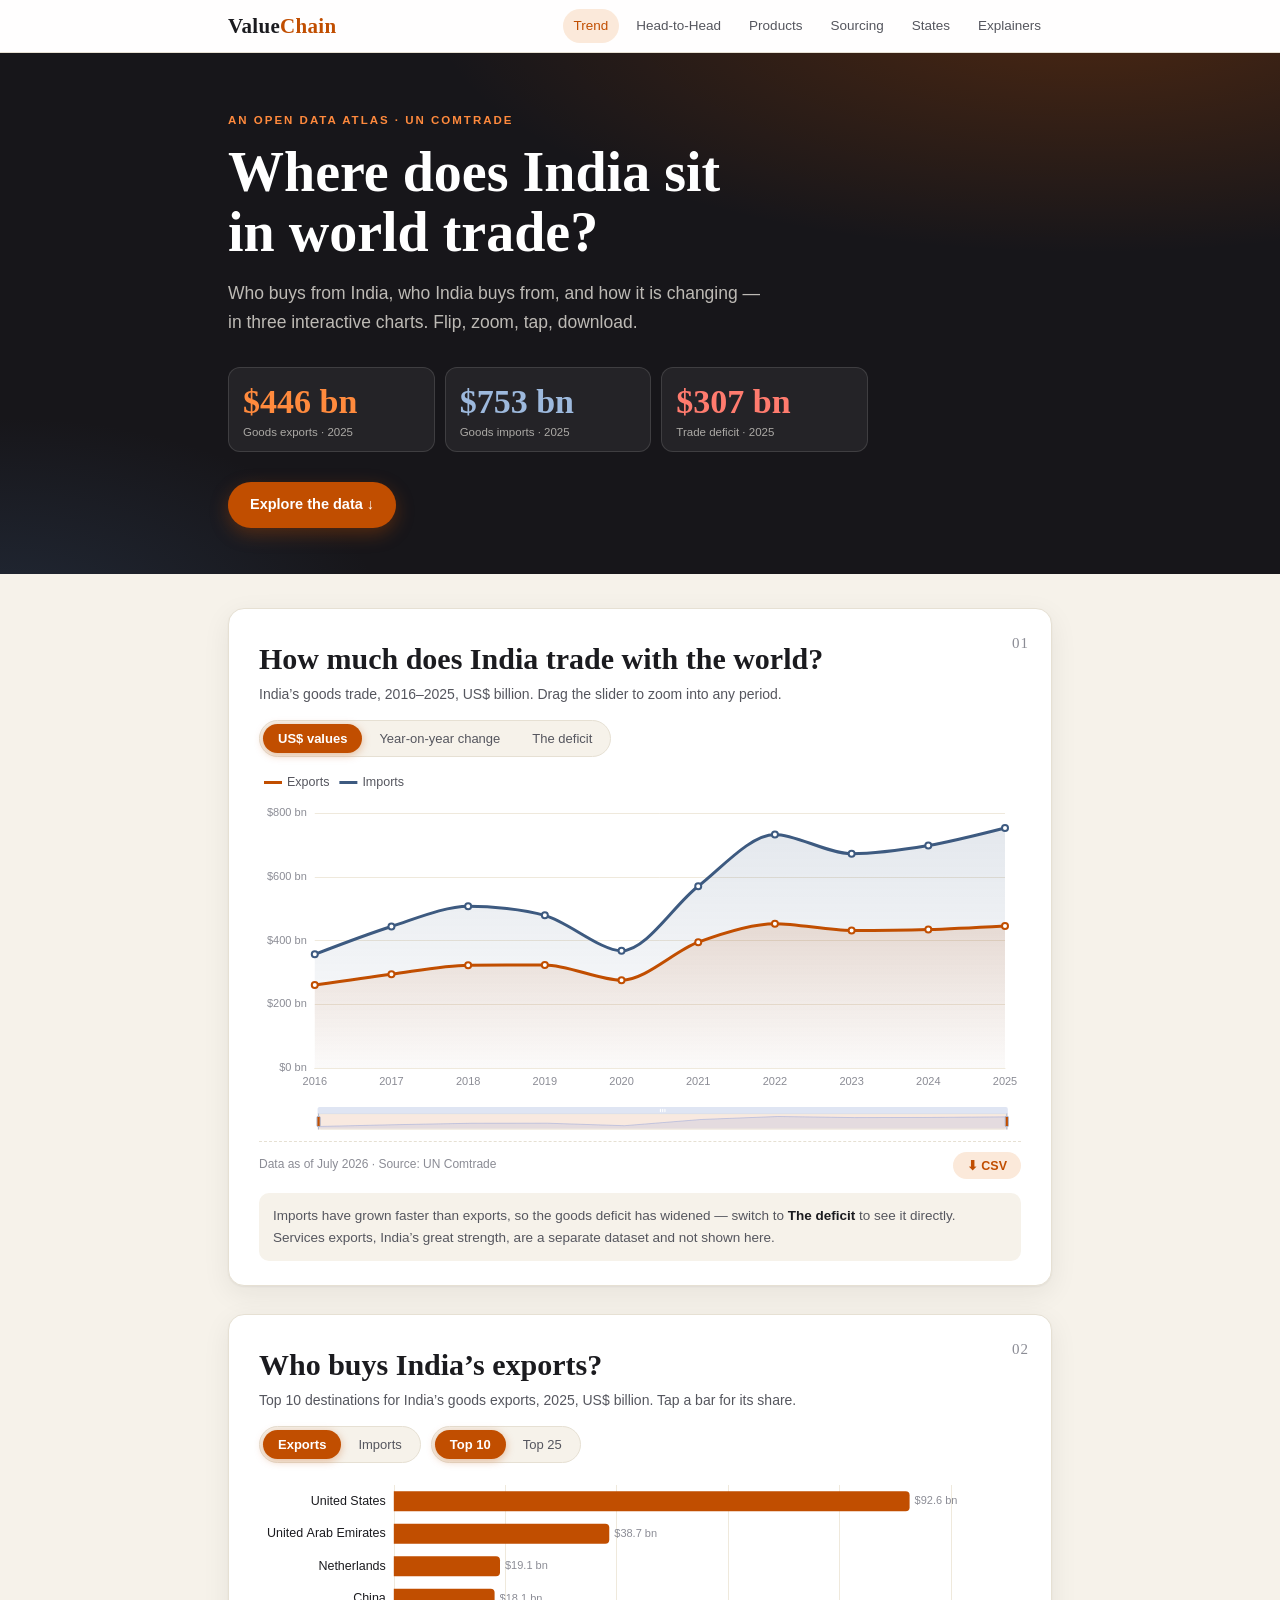
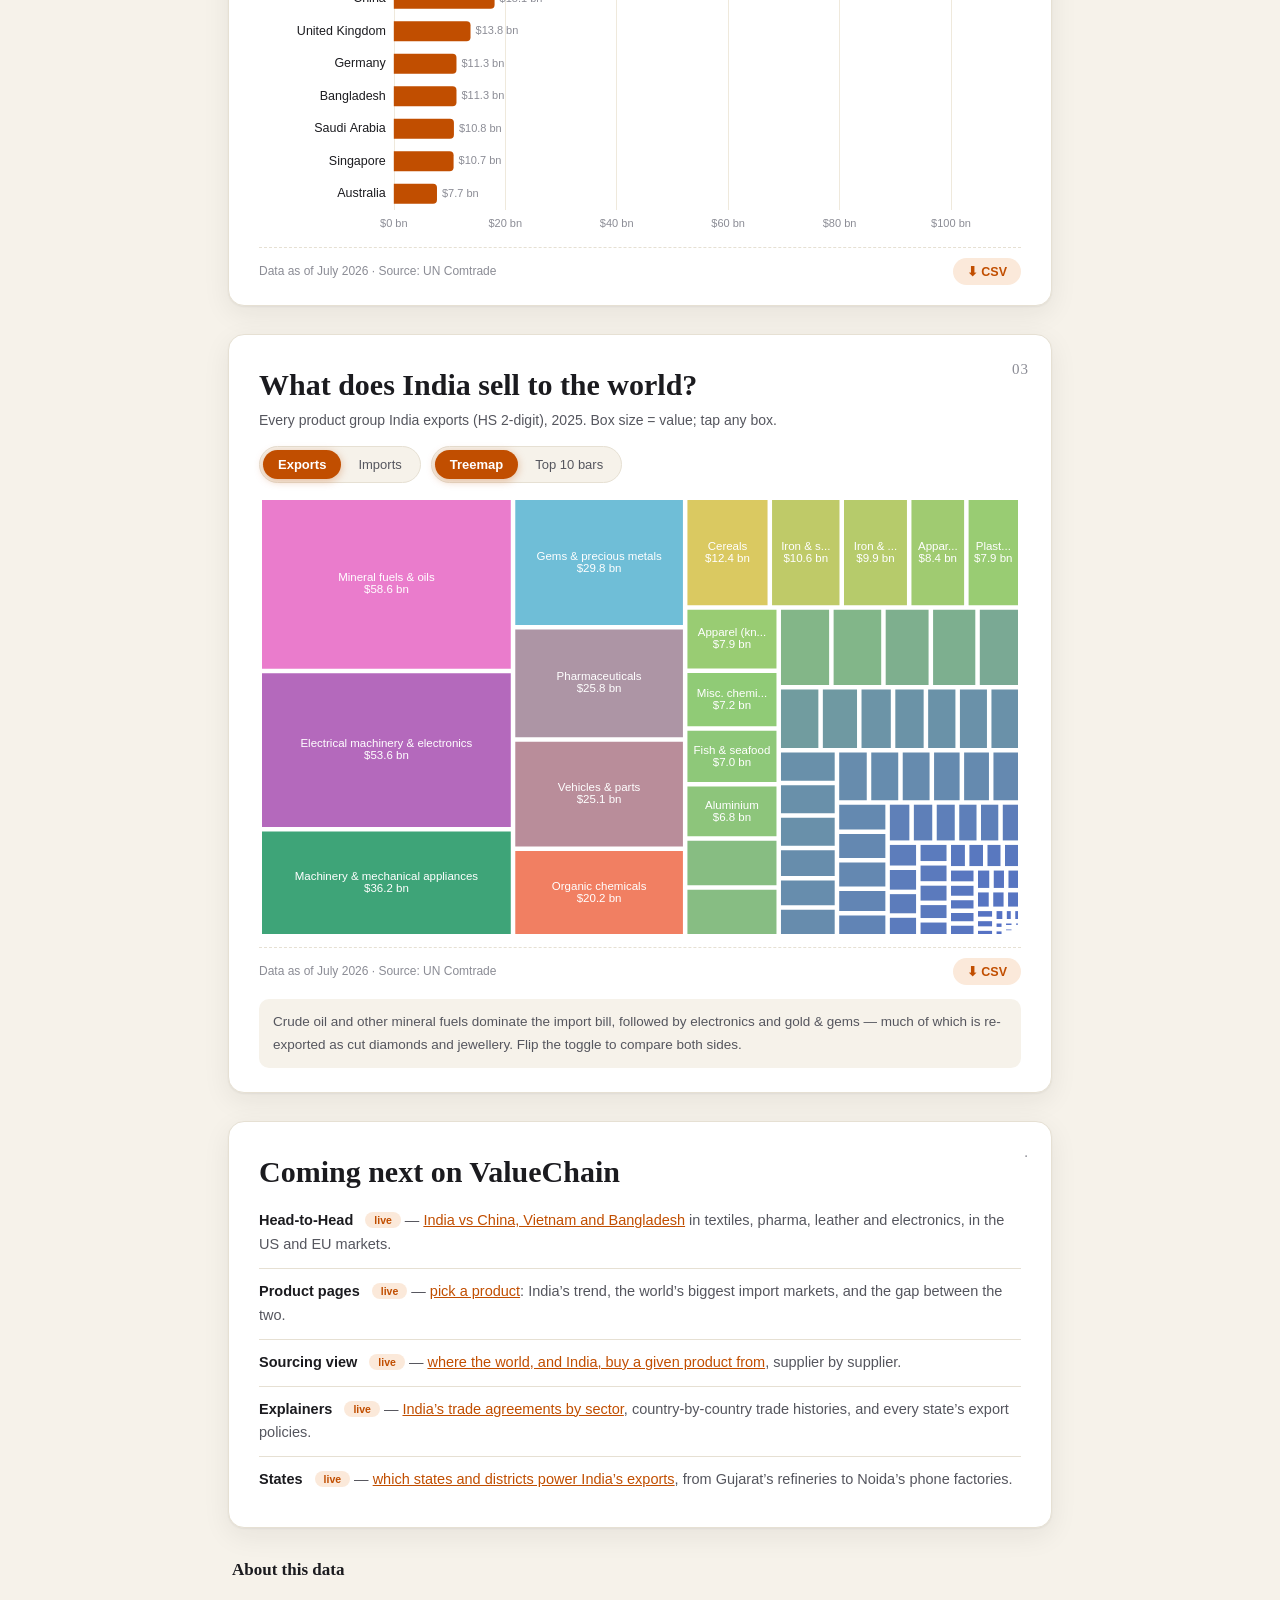
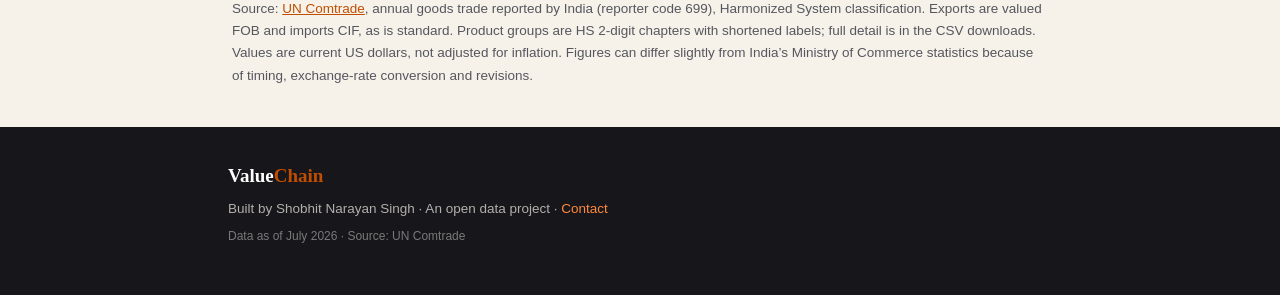
==== index.html @ 18683c47 "Add files via upload ValueChain v1" ====
<!DOCTYPE html>
<html lang="en">
<head>
<meta charset="utf-8">
<meta name="viewport" content="width=device-width, initial-scale=1">
<title>ValueChain — India in Global Value Chains</title>
<meta name="description" content="An interactive data atlas of where India sits in world trade, built on UN Comtrade data.">
<link rel="stylesheet" href="css/style.css">
<link rel="icon" href="data:image/svg+xml,<svg xmlns='http://www.w3.org/2000/svg' viewBox='0 0 100 100'><rect width='100' height='100' rx='18' fill='%23b34700'/><text x='50' y='68' font-size='52' text-anchor='middle' fill='white' font-family='Georgia'>V</text></svg>">
</head>
<body>

<nav class="topnav">
  <div class="wrap navrow">
    <a class="brand" href="#top">Value<span>Chain</span></a>
    <div class="navlinks">
      <a href="#trend" style="background:var(--accent-soft);color:var(--accent)">Trend</a>
      <a href="head-to-head.html">Head-to-Head</a>
      <a href="products.html">Products</a>
      <a href="sourcing.html">Sourcing</a>
      <a href="states.html">States</a>
      <a href="explainers.html">Explainers</a>
    </div>
  </div>
</nav>

<header class="hero" id="top">
  <div class="wrap">
    <p class="kicker-light">An open data atlas · UN Comtrade</p>
    <h1>Where does India sit<br>in world trade?</h1>
    <p class="herosub">
      Who buys from India, who India buys from, and how it is changing —
      in three interactive charts. Flip, zoom, tap, download.
    </p>
    <div class="heronums">
      <div class="hn">
        <span class="hn-num" id="kn-exports">…</span>
        <span class="hn-lbl">Goods exports · <span class="latest-year"></span></span>
      </div>
      <div class="hn">
        <span class="hn-num hn-blue" id="kn-imports">…</span>
        <span class="hn-lbl">Goods imports · <span class="latest-year"></span></span>
      </div>
      <div class="hn">
        <span class="hn-num hn-red" id="kn-deficit">…</span>
        <span class="hn-lbl">Trade deficit · <span class="latest-year"></span></span>
      </div>
    </div>
    <a class="hero-cta" href="#trend">Explore the data ↓</a>
  </div>
</header>

<main>
  <div class="wrap">

    <!-- 1 · TREND -->
    <section class="card chart-block" id="trend">
      <span class="secno">01</span>
      <h2>How much does India trade with the world?</h2>
      <p class="chart-sub">India&rsquo;s goods trade, 2016&ndash;<span class="yr"></span>, US$ billion. Drag the slider to zoom into any period.</p>
      <div class="controls">
        <div class="seg" data-group="trend" role="group" aria-label="Trend view">
          <button data-v="value" class="on">US$ values</button>
          <button data-v="growth">Year-on-year change</button>
          <button data-v="deficit">The deficit</button>
        </div>
      </div>
      <div id="chart-trend" class="echart"></div>
      <div class="chart-foot">
        <span class="stamp"></span>
        <button class="dl" id="dl-trend">⬇ CSV</button>
      </div>
      <p class="note">
        Imports have grown faster than exports, so the goods deficit has
        widened — switch to <i>The deficit</i> to see it directly. Services
        exports, India&rsquo;s great strength, are a separate dataset and not
        shown here.
      </p>
    </section>

    <!-- 2 · PARTNERS -->
    <section class="card chart-block" id="partners">
      <span class="secno">02</span>
      <h2 id="partners-title">Who buys India&rsquo;s exports?</h2>
      <p class="chart-sub" id="partners-sub">Top destinations for India&rsquo;s goods exports.</p>
      <div class="controls">
        <div class="seg" data-group="pflow" role="group" aria-label="Flow">
          <button data-v="x" class="on">Exports</button>
          <button data-v="m">Imports</button>
        </div>
        <div class="seg" data-group="pcount" role="group" aria-label="How many partners">
          <button data-v="10" class="on">Top 10</button>
          <button data-v="25">Top 25</button>
        </div>
      </div>
      <div id="chart-partners" class="echart"></div>
      <div class="chart-foot">
        <span class="stamp"></span>
        <button class="dl" id="dl-partners">⬇ CSV</button>
      </div>
    </section>

    <!-- 3 · PRODUCTS -->
    <section class="card chart-block" id="products">
      <span class="secno">03</span>
      <h2 id="products-title">What does India sell to the world?</h2>
      <p class="chart-sub" id="products-sub">Every product group India exports.</p>
      <div class="controls">
        <div class="seg" data-group="cflow" role="group" aria-label="Flow">
          <button data-v="x" class="on">Exports</button>
          <button data-v="m">Imports</button>
        </div>
        <div class="seg" data-group="cview" role="group" aria-label="Chart type">
          <button data-v="treemap" class="on">Treemap</button>
          <button data-v="bars">Top 10 bars</button>
        </div>
      </div>
      <div id="chart-products" class="echart"></div>
      <div class="chart-foot">
        <span class="stamp"></span>
        <button class="dl" id="dl-products">⬇ CSV</button>
      </div>
      <p class="note">
        Crude oil and other mineral fuels dominate the import bill, followed
        by electronics and gold &amp; gems — much of which is re-exported as
        cut diamonds and jewellery. Flip the toggle to compare both sides.
      </p>
    </section>

    <!-- ROADMAP -->
    <section class="card roadmap" id="roadmap">
      <span class="secno">·</span>
      <h2>Coming next on ValueChain</h2>
      <ul>
        <li><b>Head-to-Head</b> <span class="tag">live</span> — <a href="head-to-head.html" style="color:var(--accent)">India vs China, Vietnam and Bangladesh</a> in textiles, pharma, leather and electronics, in the US and EU markets.</li>
        <li><b>Product pages</b> <span class="tag">live</span> — <a href="products.html" style="color:var(--accent)">pick a product</a>: India&rsquo;s trend, the world&rsquo;s biggest import markets, and the gap between the two.</li>
        <li><b>Sourcing view</b> <span class="tag">live</span> — <a href="sourcing.html" style="color:var(--accent)">where the world, and India, buy a given product from</a>, supplier by supplier.</li>
        <li><b>Explainers</b> <span class="tag">live</span> — <a href="explainers.html" style="color:var(--accent)">India&rsquo;s trade agreements by sector</a>, country-by-country trade histories, and every state&rsquo;s export policies.</li>
        <li><b>States</b> <span class="tag">live</span> — <a href="states.html" style="color:var(--accent)">which states and districts power India&rsquo;s exports</a>, from Gujarat&rsquo;s refineries to Noida&rsquo;s phone factories.</li>
      </ul>
    </section>

    <section class="methodology">
      <h3>About this data</h3>
      <p>
        Source: <a href="https://comtradeplus.un.org/">UN Comtrade</a>, annual
        goods trade reported by India (reporter code 699), Harmonized System
        classification. Exports are valued FOB and imports CIF, as is standard.
        Product groups are HS 2-digit chapters with shortened labels; full
        detail is in the CSV downloads. Values are current US dollars, not
        adjusted for inflation. Figures can differ slightly from India&rsquo;s
        Ministry of Commerce statistics because of timing, exchange-rate
        conversion and revisions.
      </p>
    </section>
  </div>
</main>

<footer class="sitefoot">
  <div class="wrap">
    <span class="brand-foot">Value<span>Chain</span></span><br>
    Built by Shobhit Narayan Singh · An open data project ·
    <a href="mailto:sns.qwerty111@gmail.com">Contact</a><br>
    <span class="stamp"></span>
  </div>
</footer>

<script src="data/vc_core.js"></script>
<script src="js/vendor/echarts.min.js" onerror="this.remove()"></script>
<script src="js/main.js"></script>
</body>
</html>
---- css/style.css ----
/* ValueChain — single-page interactive data atlas. Mobile-first. */

:root {
  --ink: #1b1b1f;
  --ink-soft: #55565e;
  --ink-faint: #8b8c95;
  --paper: #f6f2ea;
  --card: #ffffff;
  --rule: #e6e0d3;
  --accent: #c14e00;         /* exports: deep saffron */
  --accent-bright: #ff8a3d;  /* accent on dark */
  --accent-soft: #fbe9da;
  --blue: #3d5a80;           /* imports */
  --blue-bright: #9db9dd;
  --red: #a32c22;            /* deficit */
  --red-bright: #ff7b6e;
  --dark: #17161a;
  --serif: Georgia, "Times New Roman", serif;
  --sans: -apple-system, BlinkMacSystemFont, "Segoe UI", Roboto, "Helvetica Neue", Arial, sans-serif;
  --shadow: 0 1px 2px rgba(23,22,26,0.05), 0 8px 28px rgba(23,22,26,0.07);
}

* { box-sizing: border-box; }
html { -webkit-text-size-adjust: 100%; scroll-behavior: smooth; }

body {
  margin: 0;
  background: var(--paper);
  color: var(--ink);
  font-family: var(--sans);
  font-size: 16.5px;
  line-height: 1.65;
}

.wrap { max-width: 860px; margin: 0 auto; padding: 0 18px; }

/* ---------------- top nav ---------------- */
.topnav {
  position: sticky;
  top: 0;
  z-index: 50;
  background: rgba(255, 255, 255, 0.92);
  backdrop-filter: blur(8px);
  -webkit-backdrop-filter: blur(8px);
  border-bottom: 1px solid var(--rule);
}
.navrow {
  display: flex;
  align-items: center;
  justify-content: space-between;
  height: 52px;
}
.brand {
  font-family: var(--serif);
  font-size: 21px;
  font-weight: 700;
  text-decoration: none;
  color: var(--ink);
  letter-spacing: 0.3px;
}
.brand span, .brand-foot span { color: var(--accent); }
.navlinks { display: flex; gap: 6px; }
.navlinks a {
  font-size: 13.5px;
  color: var(--ink-soft);
  text-decoration: none;
  padding: 6px 11px;
  border-radius: 999px;
  transition: background 0.15s ease, color 0.15s ease;
}
.navlinks a:hover { background: var(--accent-soft); color: var(--accent); }
.navlinks a.muted { color: var(--ink-faint); }

/* ---------------- hero ---------------- */
.hero {
  background:
    radial-gradient(1100px 420px at 85% -10%, rgba(193,78,0,0.32), transparent 60%),
    radial-gradient(700px 380px at 0% 110%, rgba(61,90,128,0.28), transparent 55%),
    var(--dark);
  color: #f5f1ea;
  padding: 58px 0 46px;
}
.kicker-light {
  text-transform: uppercase;
  letter-spacing: 2px;
  font-size: 11.5px;
  color: var(--accent-bright);
  font-weight: 700;
  margin: 0 0 12px;
}
.hero h1 {
  font-family: var(--serif);
  font-size: clamp(34px, 7.5vw, 56px);
  line-height: 1.08;
  margin: 0 0 16px;
  font-weight: 700;
  color: #fff;
}
.herosub {
  font-size: 17.5px;
  color: rgba(245, 241, 234, 0.75);
  max-width: 540px;
  margin: 0 0 30px;
}
.heronums {
  display: grid;
  grid-template-columns: repeat(3, 1fr);
  gap: 10px;
  margin-bottom: 30px;
}
.hn {
  background: rgba(255, 255, 255, 0.06);
  border: 1px solid rgba(255, 255, 255, 0.12);
  border-radius: 12px;
  padding: 14px 14px 11px;
}
.hn-num {
  font-family: var(--serif);
  font-weight: 700;
  font-size: clamp(20px, 5vw, 34px);
  display: block;
  color: var(--accent-bright);
  font-variant-numeric: tabular-nums;
  line-height: 1.15;
}
.hn-blue { color: var(--blue-bright); }
.hn-red { color: var(--red-bright); }
.hn-lbl { font-size: 11.5px; color: rgba(245,241,234,0.65); display: block; margin-top: 4px; line-height: 1.3; }

.hero-cta {
  display: inline-block;
  background: var(--accent);
  color: #fff;
  text-decoration: none;
  font-size: 14.5px;
  font-weight: 600;
  padding: 11px 22px;
  border-radius: 999px;
  transition: transform 0.15s ease, box-shadow 0.15s ease;
  box-shadow: 0 6px 18px rgba(193,78,0,0.35);
}
.hero-cta:hover { transform: translateY(-2px); box-shadow: 0 10px 24px rgba(193,78,0,0.45); }

/* ---------------- cards / sections ---------------- */
main { padding: 34px 0 10px; }

.card {
  background: var(--card);
  border: 1px solid var(--rule);
  border-radius: 16px;
  box-shadow: var(--shadow);
  padding: 26px 20px 18px;
  margin: 0 0 28px;
  position: relative;
  scroll-margin-top: 66px;
}

.secno {
  position: absolute;
  top: 22px;
  right: 22px;
  font-family: var(--serif);
  font-size: 15px;
  color: var(--ink-faint);
  letter-spacing: 1px;
}

section h2 {
  font-family: var(--serif);
  font-size: clamp(22px, 4.8vw, 30px);
  line-height: 1.2;
  margin: 0 0 6px;
  padding-right: 40px;
}

.chart-sub { color: var(--ink-soft); font-size: 14px; margin: 0 0 14px; }

/* segmented controls */
.controls { display: flex; flex-wrap: wrap; gap: 10px; margin: 0 0 14px; }
.seg {
  display: inline-flex;
  background: var(--paper);
  border: 1px solid var(--rule);
  border-radius: 999px;
  padding: 3px;
  gap: 2px;
}
.seg button {
  font-family: var(--sans);
  font-size: 13px;
  padding: 7px 15px;
  border: none;
  border-radius: 999px;
  background: none;
  color: var(--ink-soft);
  cursor: pointer;
  transition: background 0.15s ease, color 0.15s ease, box-shadow 0.15s ease;
  white-space: nowrap;
}
.seg button:hover { color: var(--accent); }
.seg button.on {
  background: var(--accent);
  color: #fff;
  font-weight: 600;
  box-shadow: 0 2px 8px rgba(193,78,0,0.35);
}

.echart { width: 100%; }

/* custom product-group dropdown */
select.chapsel {
  font-family: var(--sans);
  font-size: 13.5px;
  color: var(--ink);
  background: #fff;
  border: 1.5px solid var(--accent);
  border-radius: 999px;
  padding: 8px 14px;
  max-width: 100%;
  cursor: pointer;
}
select.chapsel:focus { outline: 2px solid var(--accent-soft); }

/* selector shown on the dark hero band */
select.chapsel-hero {
  font-size: 17px;
  font-weight: 700;
  color: var(--ink);
  padding: 15px 22px;
  border-width: 3px;
  box-shadow: 0 8px 24px rgba(193, 78, 0, 0.45);
  min-width: min(520px, 100%);
}

.chart-foot {
  display: flex;
  justify-content: space-between;
  align-items: center;
  gap: 10px;
  flex-wrap: wrap;
  margin-top: 10px;
  padding-top: 10px;
  border-top: 1px dashed var(--rule);
  font-size: 12px;
  color: var(--ink-faint);
}
.stamp { flex: 1 1 auto; }

button.dl {
  font-family: var(--sans);
  font-size: 12.5px;
  font-weight: 600;
  color: var(--accent);
  background: var(--accent-soft);
  border: none;
  border-radius: 999px;
  padding: 6px 14px;
  cursor: pointer;
  transition: background 0.15s ease, transform 0.1s ease;
}
button.dl:hover { background: #f6d9c0; transform: translateY(-1px); }

.note {
  font-size: 13.5px;
  color: var(--ink-soft);
  background: var(--paper);
  border-radius: 10px;
  padding: 12px 14px;
  margin: 14px 0 4px;
}
.note i { font-style: normal; font-weight: 600; color: var(--ink); }
.note-strong {
  background: #fff8f2;
  border-left: 4px solid var(--accent);
  border-radius: 6px 10px 10px 6px;
  font-size: 14px;
  line-height: 1.6;
  margin-top: 16px;
}

/* roadmap */
.roadmap ul { list-style: none; padding: 0; margin: 8px 0 4px; }
.roadmap li {
  padding: 11px 0;
  border-bottom: 1px solid var(--rule);
  color: var(--ink-soft);
  font-size: 14.5px;
}
.roadmap li:last-child { border-bottom: none; }
.roadmap li b { color: var(--ink); font-weight: 600; }
.roadmap li .tag {
  font-size: 10.5px;
  font-weight: 600;
  color: var(--accent);
  background: var(--accent-soft);
  border-radius: 999px;
  padding: 2px 9px;
  margin-left: 8px;
  vertical-align: 1px;
}

/* ---------------- explainers: FTA cards ---------------- */
.fta {
  border: 1px solid var(--rule);
  border-radius: 14px;
  padding: 18px 18px 8px;
  margin: 0 0 16px;
  background: linear-gradient(180deg, #fffdf9, #fff);
}
.fta-head {
  display: flex;
  flex-wrap: wrap;
  align-items: center;
  gap: 8px 12px;
  margin-bottom: 6px;
}
.fta-head h3 {
  font-family: var(--serif);
  font-size: 20px;
  margin: 0;
}
.fta-sub { font-size: 13px; color: var(--ink-faint); font-weight: 400; }
.pill {
  font-size: 11px;
  font-weight: 700;
  letter-spacing: 0.4px;
  text-transform: uppercase;
  color: var(--blue);
  background: #e8eef5;
  border-radius: 999px;
  padding: 3px 11px;
  white-space: nowrap;
}
.pill-new { color: #fff; background: var(--accent); box-shadow: 0 3px 10px rgba(193,78,0,0.4); }
.fta-fact { font-size: 15px; margin: 4px 0 10px; }
.fta ul { margin: 0 0 12px; padding-left: 20px; }
.fta li { font-size: 14px; color: var(--ink-soft); margin-bottom: 7px; }
.fta li b { color: var(--ink); }
.fta a { color: var(--accent); }
.fta a.golink { font-weight: 700; text-decoration: none; }
.fta a.golink:hover { text-decoration: underline; }

/* ---------------- explainers: bilateral country picker ---------------- */
.bilat {
  border: 2px solid var(--accent);
  border-radius: 14px;
  padding: 20px 18px 12px;
  margin: 24px 0 4px;
  background: linear-gradient(180deg, #fff8f2, #fff);
}
.bilat-h {
  font-family: var(--serif);
  font-size: clamp(24px, 5.2vw, 32px);
  font-weight: 800;
  line-height: 1.15;
  margin: 0 0 6px;
}
.bilat select.chapsel {
  font-size: 15px;
  font-weight: 600;
  padding: 11px 16px;
  border-width: 2px;
  min-width: min(420px, 100%);
}
.statrow {
  display: grid;
  grid-template-columns: repeat(3, 1fr);
  gap: 10px;
  margin: 4px 0 14px;
}
.sr {
  background: var(--paper);
  border: 1px solid var(--rule);
  border-radius: 11px;
  padding: 11px 12px 9px;
}
.sr-num {
  font-family: var(--serif);
  font-weight: 700;
  font-size: clamp(17px, 3.6vw, 26px);
  display: block;
  color: var(--accent);
  font-variant-numeric: tabular-nums;
  line-height: 1.15;
}
.sr-x { color: var(--accent); }
.sr-m { color: var(--blue); }
.sr-good { color: #2c7a3f; }
.sr-bad { color: var(--red); }
.sr-lbl { font-size: 11.5px; color: var(--ink-soft); display: block; margin-top: 3px; line-height: 1.3; }

/* agreements list inside the country picker */
.ftamini-top {
  font-size: 14px;
  font-weight: 700;
  color: var(--ink);
  margin: 2px 0 2px;
}
.pill-ended { color: var(--red); background: #f7e3e0; }
.pill-talks { color: var(--ink-soft); background: #eceae4; }
.pill-eu {
  color: var(--accent);
  background: var(--accent-soft);
  font-size: 10px;
  padding: 2px 8px;
  vertical-align: 2px;
}
.ftamini-h {
  font-size: 13px;
  font-weight: 700;
  text-transform: uppercase;
  letter-spacing: 0.6px;
  color: var(--accent);
  margin: 2px 0 8px;
}
.ftamini {
  display: flex;
  align-items: flex-start;
  gap: 10px;
  padding: 9px 0;
  border-top: 1px dashed var(--rule);
}
.ftamini .pill { margin-top: 2px; flex: 0 0 auto; }
.ftamini b { font-size: 14.5px; display: block; }
.ftamini-t { font-size: 13px; color: var(--ink-soft); display: block; line-height: 1.45; }
.ftamini-none {
  font-size: 13.5px;
  color: var(--ink-soft);
  background: var(--paper);
  border-radius: 10px;
  padding: 10px 13px;
  margin: 2px 0 12px;
}
#bilat-fta { margin-bottom: 12px; }

/* ---------------- explainers: ODOP district grid ---------------- */
.odop-grid {
  display: grid;
  grid-template-columns: repeat(auto-fill, minmax(240px, 1fr));
  gap: 12px;
  margin: 16px 0 6px;
}
a.odop {
  display: block;
  text-decoration: none;
  border: 1px solid var(--rule);
  border-radius: 13px;
  padding: 14px 15px 12px;
  background: var(--paper);
  transition: transform 0.15s ease, box-shadow 0.15s ease, border-color 0.15s ease;
}
a.odop:hover {
  transform: translateY(-3px);
  box-shadow: 0 10px 24px rgba(23,22,26,0.12);
  border-color: var(--accent);
}
a.odop b {
  font-family: var(--serif);
  font-size: 17px;
  color: var(--ink);
  display: block;
}
a.odop span {
  display: block;
  font-size: 12px;
  font-weight: 700;
  text-transform: uppercase;
  letter-spacing: 0.5px;
  color: var(--accent);
  margin: 2px 0 7px;
}
a.odop em {
  font-style: normal;
  font-size: 13px;
  line-height: 1.5;
  color: var(--ink-soft);
  display: block;
}
a.odop em a { color: var(--accent); font-weight: 600; }

/* ---------------- states page ---------------- */
.statecard {
  border: 1px solid var(--rule);
  border-radius: 13px;
  padding: 14px 16px 12px;
  margin: 0 0 12px;
  background: var(--paper);
}
.statecard b { font-family: var(--serif); font-size: 18px; display: block; margin-bottom: 8px; }
.statecard .chips { display: flex; flex-wrap: wrap; gap: 7px; }
a.chip-link, span.chip-plain {
  font-size: 12.5px;
  font-weight: 600;
  border-radius: 999px;
  padding: 5px 12px;
  text-decoration: none;
}
a.chip-link {
  color: var(--accent);
  background: var(--accent-soft);
  transition: transform 0.12s ease, box-shadow 0.12s ease;
}
a.chip-link:hover { transform: translateY(-2px); box-shadow: 0 4px 12px rgba(193,78,0,0.3); }
span.chip-plain { color: var(--ink-soft); background: #eceae4; }

.distrow {
  display: flex;
  align-items: center;
  gap: 14px;
  padding: 11px 0;
  border-top: 1px dashed var(--rule);
}
.distrow:first-child { border-top: none; }
.dr-rank {
  font-family: var(--serif);
  font-size: 18px;
  font-weight: 700;
  color: var(--ink-faint);
  min-width: 26px;
  text-align: center;
}
.dr-main { flex: 1 1 auto; min-width: 0; }
.dr-main b { font-size: 15px; }
.dr-state {
  font-size: 11px;
  font-weight: 700;
  text-transform: uppercase;
  letter-spacing: 0.5px;
  color: var(--accent);
  margin-left: 8px;
}
.dr-why { display: block; font-size: 12.5px; color: var(--ink-soft); line-height: 1.4; }
.dr-val {
  font-family: var(--serif);
  font-weight: 700;
  font-size: 16.5px;
  color: var(--ink);
  font-variant-numeric: tabular-nums;
  white-space: nowrap;
}

.methodology {
  margin: 6px 4px 30px;
  font-size: 13.5px;
  color: var(--ink-soft);
}
.methodology h3 { font-family: var(--serif); color: var(--ink); font-size: 17px; margin-bottom: 6px; }
.methodology a { color: var(--accent); }

/* ---------------- footer ---------------- */
footer.sitefoot {
  background: var(--dark);
  color: rgba(245, 241, 234, 0.7);
  padding: 30px 0 46px;
  font-size: 13.5px;
  line-height: 2;
}
.brand-foot {
  font-family: var(--serif);
  font-size: 19px;
  font-weight: 700;
  color: #fff;
}
footer.sitefoot a { color: var(--accent-bright); text-decoration: none; }
footer.sitefoot a:hover { text-decoration: underline; }
footer.sitefoot .stamp { font-size: 12px; color: rgba(245,241,234,0.45); }

@media (min-width: 700px) {
  .card { padding: 32px 30px 20px; }
  .heronums { max-width: 640px; }
}

@media (prefers-reduced-motion: reduce) {
  html { scroll-behavior: auto; }
  .hero-cta, .seg button, button.dl { transition: none; }
}
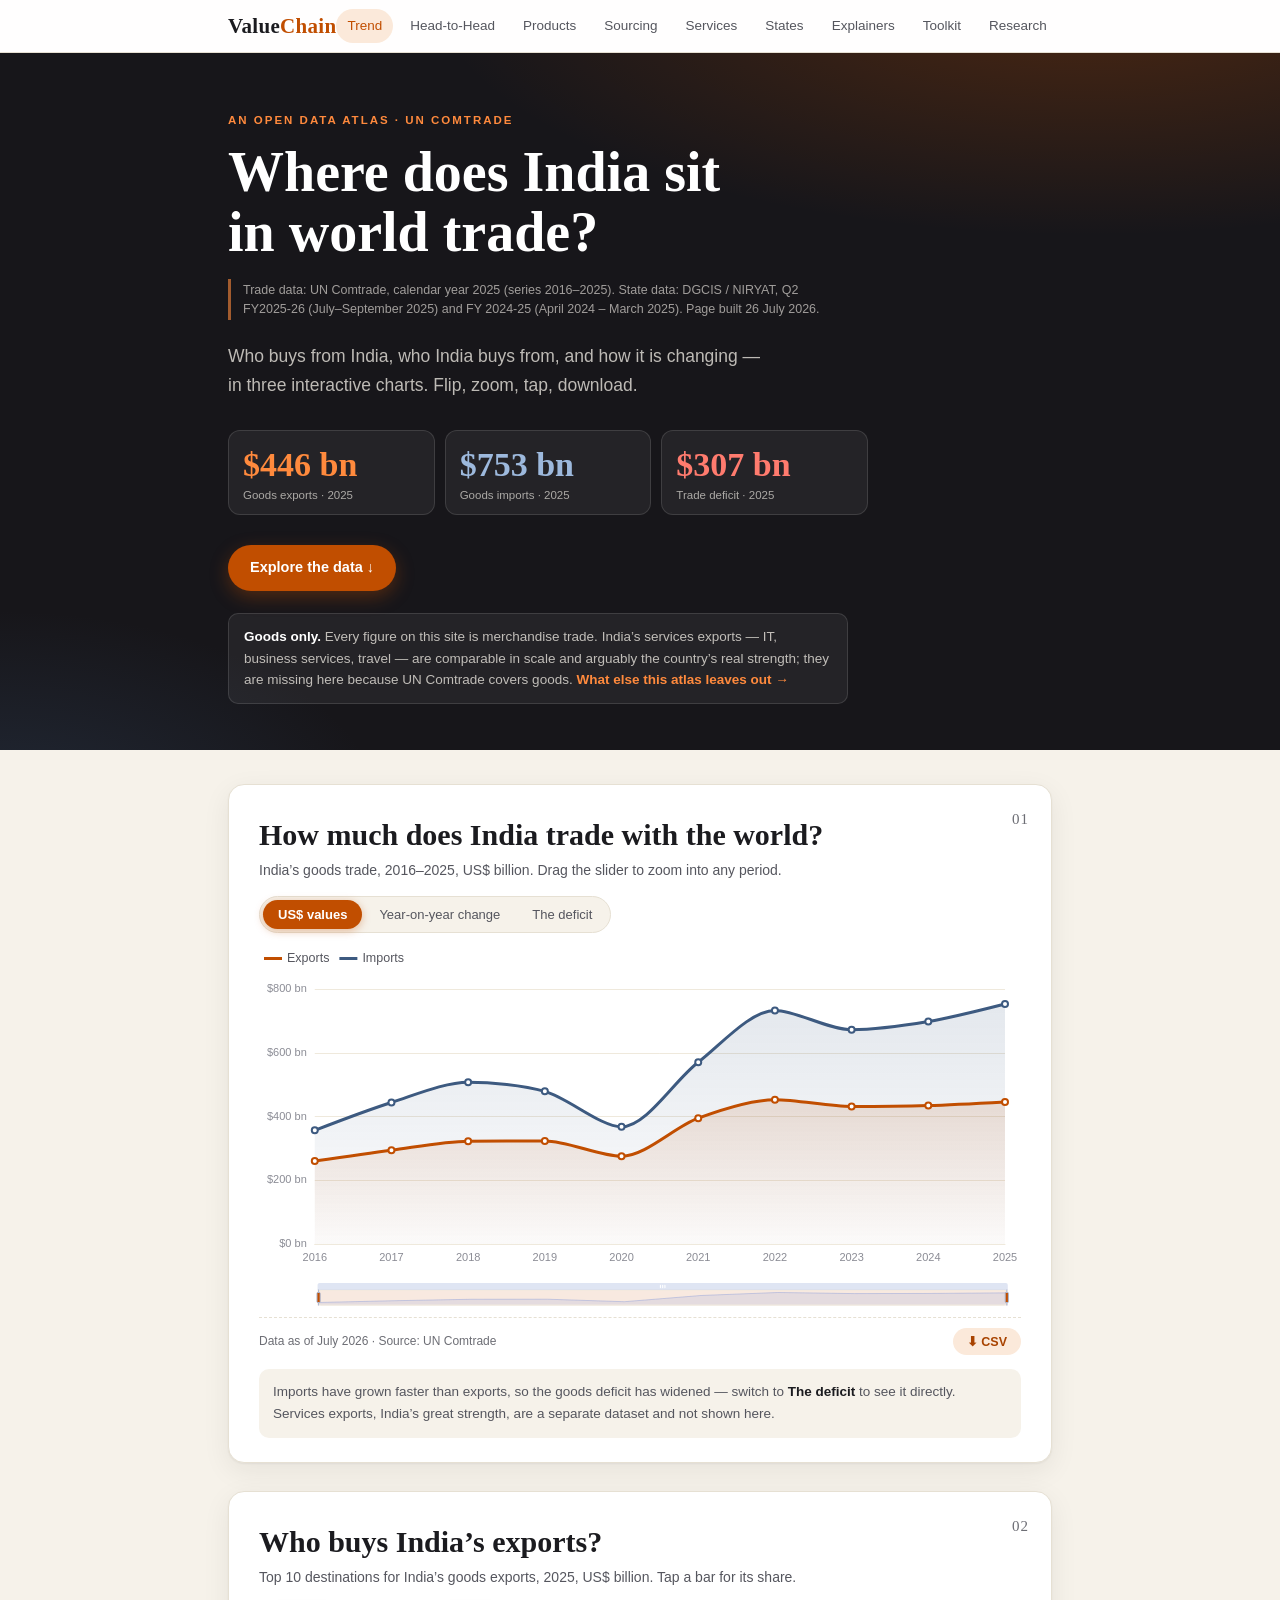
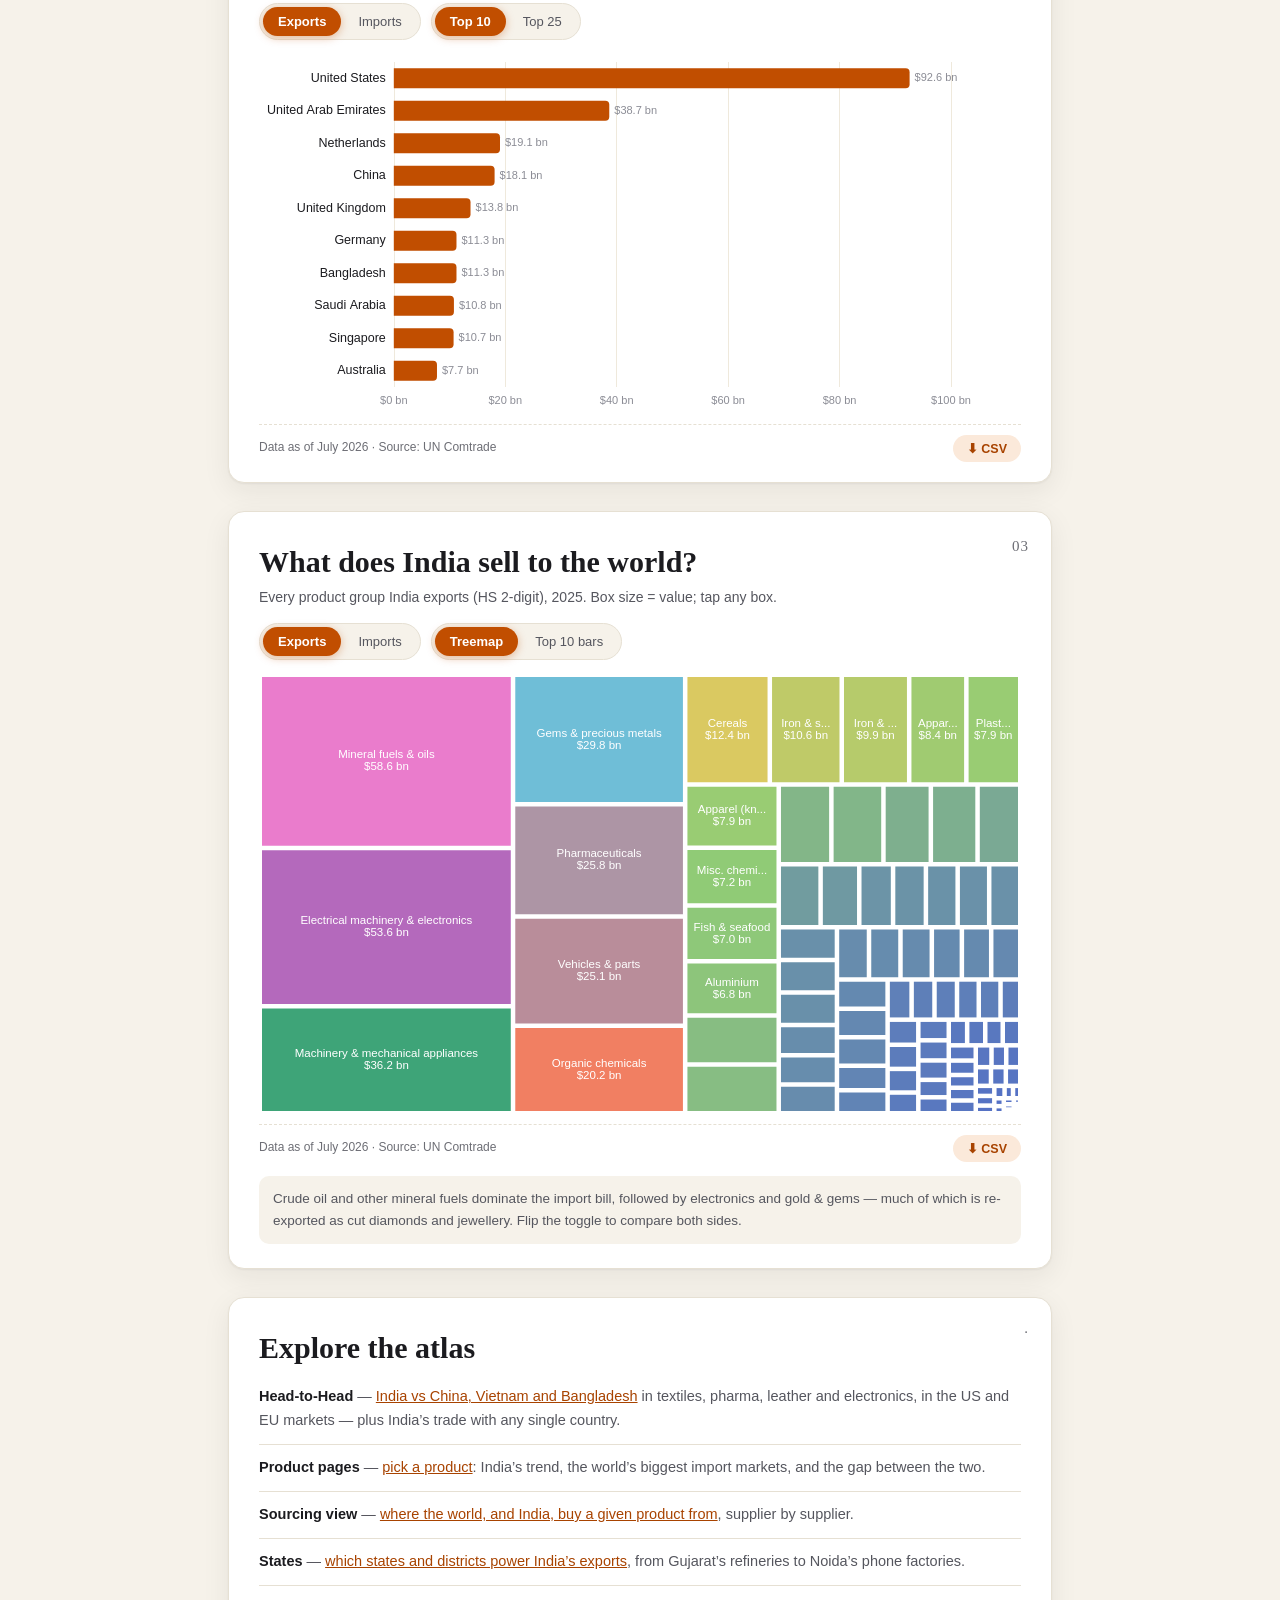
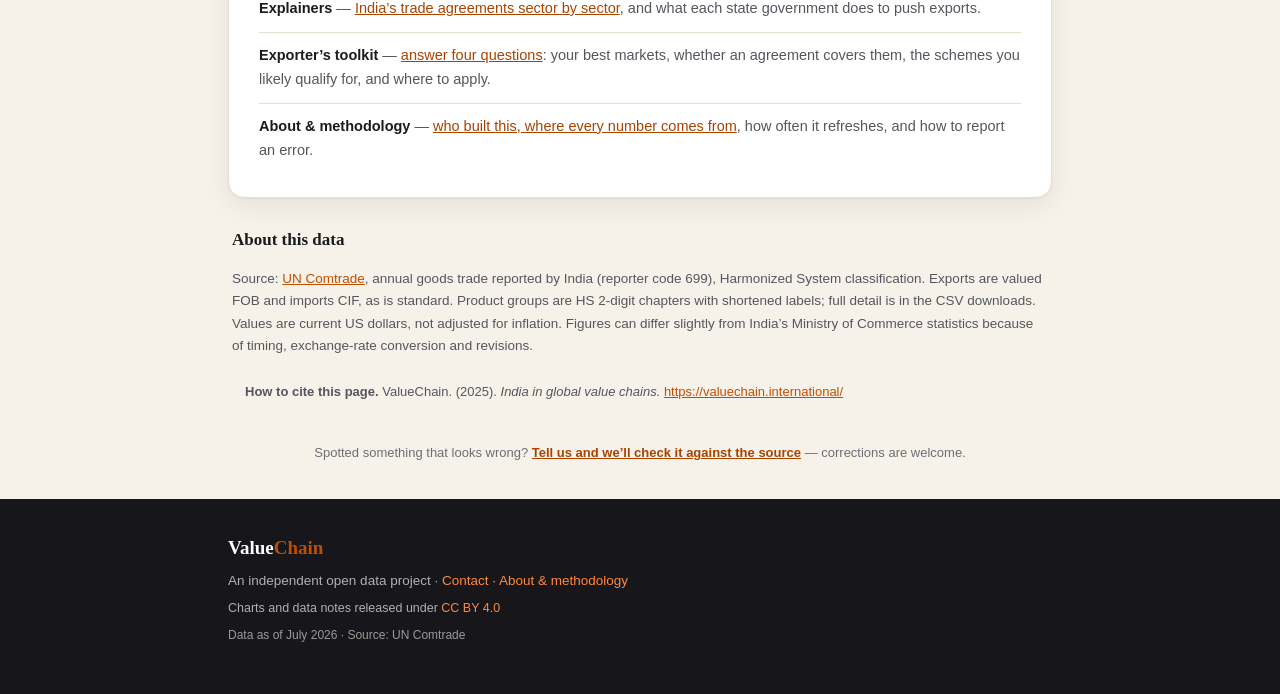
==== commit cd9a24b0: "Add files via upload" ====
--- a/index.html
+++ b/index.html
@@ -4,9 +4,27 @@
 <meta charset="utf-8">
 <meta name="viewport" content="width=device-width, initial-scale=1">
 <title>ValueChain — India in Global Value Chains</title>
-<meta name="description" content="An interactive data atlas of where India sits in world trade, built on UN Comtrade data.">
+<meta name="description" content="Where India sits in world trade: who buys from India, who India buys from, and how it is changing. Built on UN Comtrade data, free to download.">
 <link rel="stylesheet" href="css/style.css">
 <link rel="icon" href="data:image/svg+xml,<svg xmlns='http://www.w3.org/2000/svg' viewBox='0 0 100 100'><rect width='100' height='100' rx='18' fill='%23b34700'/><text x='50' y='68' font-size='52' text-anchor='middle' fill='white' font-family='Georgia'>V</text></svg>">
+<!--VC:HEAD-->
+<link rel="canonical" href="https://valuechain.international/">
+<meta property="og:type" content="website">
+<meta property="og:site_name" content="ValueChain">
+<meta property="og:title" content="India in Global Value Chains — trade data atlas">
+<meta property="og:description" content="Where India sits in world trade: who buys from India, who India buys from, and how it is changing. Built on UN Comtrade data, free to download.">
+<meta property="og:url" content="https://valuechain.international/">
+<meta property="og:image" content="https://valuechain.international/og/index.png">
+<meta property="og:image:width" content="1200">
+<meta property="og:image:height" content="630">
+<meta name="twitter:card" content="summary_large_image">
+<meta name="twitter:title" content="India in Global Value Chains — trade data atlas">
+<meta name="twitter:description" content="Where India sits in world trade: who buys from India, who India buys from, and how it is changing. Built on UN Comtrade data, free to download.">
+<meta name="twitter:image" content="https://valuechain.international/og/index.png">
+<meta name="author" content="ValueChain">
+<meta name="robots" content="index, follow">
+<script defer src="/_vercel/insights/script.js"></script>
+<!--/VC:HEAD-->
 </head>
 <body>
 
@@ -18,8 +36,12 @@
       <a href="head-to-head.html">Head-to-Head</a>
       <a href="products.html">Products</a>
       <a href="sourcing.html">Sourcing</a>
+      <a href="services.html">Services</a>
       <a href="states.html">States</a>
       <a href="explainers.html">Explainers</a>
+      <a href="toolkit.html">Toolkit</a>
+      <a href="research.html">Research</a>
+      <a href="about.html">About</a>
     </div>
   </div>
 </nav>
@@ -28,25 +50,34 @@
   <div class="wrap">
     <p class="kicker-light">An open data atlas · UN Comtrade</p>
     <h1>Where does India sit<br>in world trade?</h1>
-    <p class="herosub">
+    <!--VC:FRESH-->
+    <p class="freshness">Trade data: UN Comtrade, calendar year 2025 (series 2016–2025). State data: DGCIS / NIRYAT, Q2 FY2025-26 (July–September 2025) and FY 2024-25 (April 2024 – March 2025). Page built 26 July 2026.</p>
+    <!--/VC:FRESH--><p class="herosub">
       Who buys from India, who India buys from, and how it is changing —
       in three interactive charts. Flip, zoom, tap, download.
     </p>
     <div class="heronums">
       <div class="hn">
-        <span class="hn-num" id="kn-exports">…</span>
-        <span class="hn-lbl">Goods exports · <span class="latest-year"></span></span>
+        <span class="hn-num" id="kn-exports">$446 bn</span>
+        <span class="hn-lbl">Goods exports · <span class="latest-year">2025</span></span>
       </div>
       <div class="hn">
-        <span class="hn-num hn-blue" id="kn-imports">…</span>
-        <span class="hn-lbl">Goods imports · <span class="latest-year"></span></span>
+        <span class="hn-num hn-blue" id="kn-imports">$753 bn</span>
+        <span class="hn-lbl">Goods imports · <span class="latest-year">2025</span></span>
       </div>
       <div class="hn">
-        <span class="hn-num hn-red" id="kn-deficit">…</span>
-        <span class="hn-lbl">Trade deficit · <span class="latest-year"></span></span>
+        <span class="hn-num hn-red" id="kn-deficit">$307 bn</span>
+        <span class="hn-lbl">Trade deficit · <span class="latest-year">2025</span></span>
       </div>
     </div>
     <a class="hero-cta" href="#trend">Explore the data ↓</a>
+    <p class="scopenote">
+      <b>Goods only.</b> Every figure on this site is merchandise trade.
+      India&rsquo;s services exports — IT, business services, travel — are
+      comparable in scale and arguably the country&rsquo;s real strength; they
+      are missing here because UN Comtrade covers goods.
+      <a href="about.html#limits">What else this atlas leaves out →</a>
+    </p>
   </div>
 </header>
 
@@ -57,7 +88,7 @@
     <section class="card chart-block" id="trend">
       <span class="secno">01</span>
       <h2>How much does India trade with the world?</h2>
-      <p class="chart-sub">India&rsquo;s goods trade, 2016&ndash;<span class="yr"></span>, US$ billion. Drag the slider to zoom into any period.</p>
+      <p class="chart-sub">India&rsquo;s goods trade, 2016&ndash;<span class="yr">2025</span>, US$ billion. Drag the slider to zoom into any period.</p>
       <div class="controls">
         <div class="seg" data-group="trend" role="group" aria-label="Trend view">
           <button data-v="value" class="on">US$ values</button>
@@ -130,13 +161,15 @@
     <!-- ROADMAP -->
     <section class="card roadmap" id="roadmap">
       <span class="secno">·</span>
-      <h2>Coming next on ValueChain</h2>
+      <h2>Explore the atlas</h2>
       <ul>
-        <li><b>Head-to-Head</b> <span class="tag">live</span> — <a href="head-to-head.html" style="color:var(--accent)">India vs China, Vietnam and Bangladesh</a> in textiles, pharma, leather and electronics, in the US and EU markets.</li>
-        <li><b>Product pages</b> <span class="tag">live</span> — <a href="products.html" style="color:var(--accent)">pick a product</a>: India&rsquo;s trend, the world&rsquo;s biggest import markets, and the gap between the two.</li>
-        <li><b>Sourcing view</b> <span class="tag">live</span> — <a href="sourcing.html" style="color:var(--accent)">where the world, and India, buy a given product from</a>, supplier by supplier.</li>
-        <li><b>Explainers</b> <span class="tag">live</span> — <a href="explainers.html" style="color:var(--accent)">India&rsquo;s trade agreements by sector</a>, country-by-country trade histories, and every state&rsquo;s export policies.</li>
-        <li><b>States</b> <span class="tag">live</span> — <a href="states.html" style="color:var(--accent)">which states and districts power India&rsquo;s exports</a>, from Gujarat&rsquo;s refineries to Noida&rsquo;s phone factories.</li>
+        <li><b>Head-to-Head</b> — <a href="head-to-head.html" style="color:var(--accent-text)">India vs China, Vietnam and Bangladesh</a> in textiles, pharma, leather and electronics, in the US and EU markets — plus India&rsquo;s trade with any single country.</li>
+        <li><b>Product pages</b> — <a href="products.html" style="color:var(--accent-text)">pick a product</a>: India&rsquo;s trend, the world&rsquo;s biggest import markets, and the gap between the two.</li>
+        <li><b>Sourcing view</b> — <a href="sourcing.html" style="color:var(--accent-text)">where the world, and India, buy a given product from</a>, supplier by supplier.</li>
+        <li><b>States</b> — <a href="states.html" style="color:var(--accent-text)">which states and districts power India&rsquo;s exports</a>, from Gujarat&rsquo;s refineries to Noida&rsquo;s phone factories.</li>
+        <li><b>Explainers</b> — <a href="explainers.html" style="color:var(--accent-text)">India&rsquo;s trade agreements sector by sector</a>, and what each state government does to push exports.</li>
+        <li><b>Exporter&rsquo;s toolkit</b> — <a href="toolkit.html" style="color:var(--accent-text)">answer four questions</a>: your best markets, whether an agreement covers them, the schemes you likely qualify for, and where to apply.</li>
+        <li><b>About &amp; methodology</b> — <a href="about.html" style="color:var(--accent-text)">who built this, where every number comes from</a>, how often it refreshes, and how to report an error.</li>
       </ul>
     </section>
 
@@ -152,15 +185,24 @@
         Ministry of Commerce statistics because of timing, exchange-rate
         conversion and revisions.
       </p>
-    </section>
-  </div>
-</main>
+    
+      <p class="cite">
+        <b>How to cite this page.</b> ValueChain. (<span class="latest-year">2025</span>).
+        <i>India in global value chains.</i>
+        <a href="https://valuechain.international/">https://valuechain.international/</a>
+      </p>
+    </section>
+  </div>
+
+    <p class="errline">Spotted something that looks wrong? <a href="https://www.linkedin.com/in/shobhit-narayan-singh/" target="_blank" rel="noopener">Tell us and we’ll check it against the source</a> — corrections are welcome.</p>
+  </main>
 
 <footer class="sitefoot">
   <div class="wrap">
     <span class="brand-foot">Value<span>Chain</span></span><br>
-    Built by Shobhit Narayan Singh · An open data project ·
-    <a href="mailto:sns.qwerty111@gmail.com">Contact</a><br>
+    An independent open data project ·
+    <a href="https://www.linkedin.com/in/shobhit-narayan-singh/" target="_blank" rel="noopener">Contact</a> · <a href="about.html">About &amp; methodology</a><br>
+    <span class="licence">Charts and data notes released under <a href="https://creativecommons.org/licenses/by/4.0/" target="_blank" rel="noopener">CC BY 4.0</a></span><br>
     <span class="stamp"></span>
   </div>
 </footer>
--- a/css/style.css
+++ b/css/style.css
@@ -3,11 +3,12 @@
 :root {
   --ink: #1b1b1f;
   --ink-soft: #55565e;
-  --ink-faint: #8b8c95;
+  --ink-faint: #6d6e75;      /* darkened for WCAG AA on the paper background */
   --paper: #f6f2ea;
   --card: #ffffff;
   --rule: #e6e0d3;
-  --accent: #c14e00;         /* exports: deep saffron */
+  --accent: #c14e00;         /* exports: deep saffron (charts, large text) */
+  --accent-text: #a84300;    /* darker saffron for small text — AA on paper */
   --accent-bright: #ff8a3d;  /* accent on dark */
   --accent-soft: #fbe9da;
   --blue: #3d5a80;           /* imports */
@@ -250,7 +251,7 @@
   font-family: var(--sans);
   font-size: 12.5px;
   font-weight: 600;
-  color: var(--accent);
+  color: var(--accent-text);
   background: var(--accent-soft);
   border: none;
   border-radius: 999px;
@@ -291,7 +292,7 @@
 .roadmap li .tag {
   font-size: 10.5px;
   font-weight: 600;
-  color: var(--accent);
+  color: var(--accent-text);
   background: var(--accent-soft);
   border-radius: 999px;
   padding: 2px 9px;
@@ -399,7 +400,7 @@
 .pill-ended { color: var(--red); background: #f7e3e0; }
 .pill-talks { color: var(--ink-soft); background: #eceae4; }
 .pill-eu {
-  color: var(--accent);
+  color: var(--accent-text);
   background: var(--accent-soft);
   font-size: 10px;
   padding: 2px 8px;
@@ -410,7 +411,7 @@
   font-weight: 700;
   text-transform: uppercase;
   letter-spacing: 0.6px;
-  color: var(--accent);
+  color: var(--accent-text);
   margin: 2px 0 8px;
 }
 .ftamini {
@@ -466,7 +467,7 @@
   font-weight: 700;
   text-transform: uppercase;
   letter-spacing: 0.5px;
-  color: var(--accent);
+  color: var(--accent-text);
   margin: 2px 0 7px;
 }
 a.odop em {
@@ -496,7 +497,7 @@
   text-decoration: none;
 }
 a.chip-link {
-  color: var(--accent);
+  color: var(--accent-text);
   background: var(--accent-soft);
   transition: transform 0.12s ease, box-shadow 0.12s ease;
 }
@@ -526,7 +527,7 @@
   font-weight: 700;
   text-transform: uppercase;
   letter-spacing: 0.5px;
-  color: var(--accent);
+  color: var(--accent-text);
   margin-left: 8px;
 }
 .dr-why { display: block; font-size: 12.5px; color: var(--ink-soft); line-height: 1.4; }
@@ -538,6 +539,141 @@
   font-variant-numeric: tabular-nums;
   white-space: nowrap;
 }
+
+/* data download rows (research page) */
+.dlrow {
+  display: flex;
+  align-items: center;
+  gap: 14px;
+  padding: 11px 0;
+  border-top: 1px dashed var(--rule);
+}
+.dlrow:first-child { border-top: none; }
+.dlrow .dl-main { flex: 1 1 auto; min-width: 0; }
+.dlrow b { font-family: var(--serif); font-size: 15px; }
+
+/* nav has grown — let it scroll rather than overflow on small screens */
+.navlinks {
+  overflow-x: auto;
+  scrollbar-width: none;
+  -ms-overflow-style: none;
+}
+.navlinks::-webkit-scrollbar { display: none; }
+.navlinks a { flex: 0 0 auto; }
+
+/* ---------------- exporter's toolkit ---------------- */
+.q { margin: 0 0 16px; }
+.q label {
+  display: block;
+  font-size: 13px;
+  font-weight: 700;
+  color: var(--ink);
+  margin-bottom: 7px;
+}
+.qrow { display: grid; grid-template-columns: 1fr; gap: 4px; }
+@media (min-width: 700px) { .qrow { grid-template-columns: repeat(3, 1fr); gap: 14px; } }
+.qrow select.chapsel { width: 100%; }
+
+/* ranked markets */
+.mk {
+  display: flex;
+  align-items: flex-start;
+  gap: 13px;
+  padding: 13px 0;
+  border-top: 1px dashed var(--rule);
+}
+.mk:first-child { border-top: none; }
+.mk-rank {
+  font-family: var(--serif);
+  font-size: 19px;
+  font-weight: 700;
+  color: var(--ink-faint);
+  min-width: 24px;
+  text-align: center;
+}
+.mk-main { flex: 1 1 auto; min-width: 0; }
+.mk-main b { font-size: 15.5px; margin-right: 8px; }
+.mk-why { display: block; font-size: 13px; color: var(--ink-soft); line-height: 1.5; margin-top: 4px; }
+.mk-why b { font-size: 13px; color: var(--ink); }
+.mk-fta { display: block; font-size: 12.5px; color: var(--ink-faint); margin-top: 3px; }
+
+/* scheme cards */
+.sch {
+  border: 1px solid var(--rule);
+  border-radius: 13px;
+  padding: 15px 16px 13px;
+  margin: 0 0 12px;
+  background: linear-gradient(180deg, #fffdf9, #fff);
+}
+.sch-ended { opacity: 0.75; background: var(--paper); }
+.sch-head { display: flex; flex-wrap: wrap; align-items: center; gap: 8px 10px; margin-bottom: 7px; }
+.sch-head b { font-family: var(--serif); font-size: 17px; }
+.sch-give { display: block; font-size: 14px; color: var(--ink-soft); line-height: 1.55; }
+.sch-who { display: block; font-size: 13px; color: var(--ink-soft); margin-top: 7px; }
+.sch-who b { color: var(--ink); }
+.sch-note { display: block; font-size: 12.5px; color: var(--ink-faint); margin-top: 6px; line-height: 1.5; }
+.sch-link {
+  display: inline-block;
+  margin-top: 10px;
+  font-size: 13px;
+  font-weight: 700;
+  color: var(--accent-text);
+  text-decoration: none;
+}
+.sch-link:hover { text-decoration: underline; }
+
+/* standing scope note on the hero (goods-only disclosure) */
+.scopenote {
+  margin: 22px 0 0;
+  padding: 12px 15px;
+  max-width: 620px;
+  font-size: 13.5px;
+  line-height: 1.6;
+  color: rgba(245, 241, 234, 0.75);
+  background: rgba(255, 255, 255, 0.06);
+  border: 1px solid rgba(255, 255, 255, 0.12);
+  border-radius: 10px;
+}
+.scopenote b { color: #fff; }
+.scopenote a { color: var(--accent-bright); text-decoration: none; font-weight: 600; }
+.scopenote a:hover { text-decoration: underline; }
+
+/* "found an error?" prompt on data pages */
+.errline {
+  font-size: 13px;
+  color: var(--ink-faint);
+  margin: 18px 4px 26px;
+  text-align: center;
+}
+.errline a { color: var(--accent-text); font-weight: 600; }
+
+/* freshness line under every page title (generated by scripts/build_pages.py) */
+.freshness {
+  font-size: 12.5px;
+  line-height: 1.5;
+  color: rgba(245, 241, 234, 0.62);
+  border-left: 3px solid rgba(255, 138, 61, 0.6);
+  padding: 2px 0 2px 12px;
+  margin: 0 0 22px;
+  max-width: 620px;
+}
+
+/* citation lines and about-page prose */
+.cite {
+  font-size: 13px;
+  color: var(--ink-soft);
+  background: var(--paper);
+  border-radius: 8px;
+  padding: 10px 13px;
+  margin-top: 12px;
+}
+.cite a { color: var(--accent-text); word-break: break-word; }
+.about-p { font-size: 15.5px; line-height: 1.7; color: var(--ink-soft); margin: 0 0 14px; }
+.about-p b { color: var(--ink); }
+.about-list { margin: 10px 0 4px; padding-left: 20px; }
+.about-list li { font-size: 14.5px; color: var(--ink-soft); margin-bottom: 9px; line-height: 1.6; }
+.about-list b { color: var(--ink); }
+footer.sitefoot .licence { font-size: 12.5px; }
 
 .methodology {
   margin: 6px 4px 30px;
@@ -563,7 +699,7 @@
 }
 footer.sitefoot a { color: var(--accent-bright); text-decoration: none; }
 footer.sitefoot a:hover { text-decoration: underline; }
-footer.sitefoot .stamp { font-size: 12px; color: rgba(245,241,234,0.45); }
+footer.sitefoot .stamp { font-size: 12px; color: rgba(245,241,234,0.60); }
 
 @media (min-width: 700px) {
   .card { padding: 32px 30px 20px; }
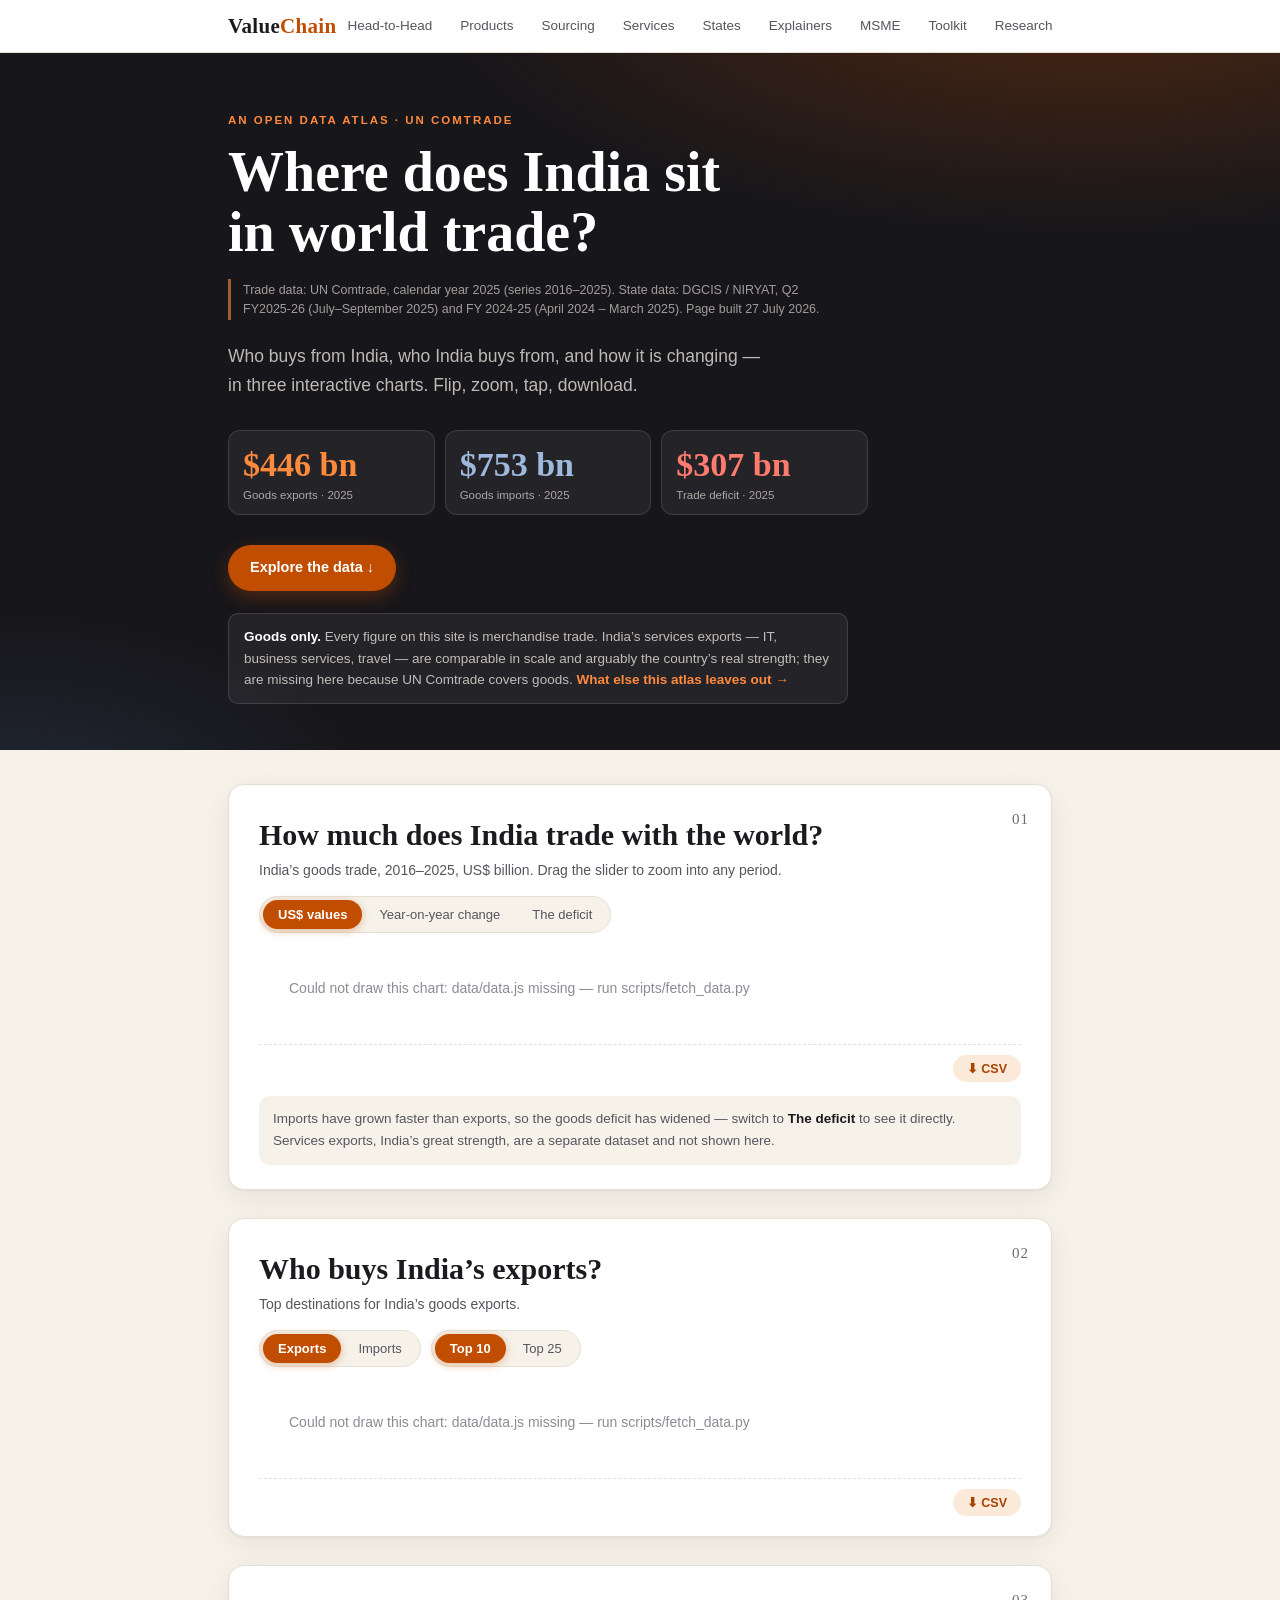
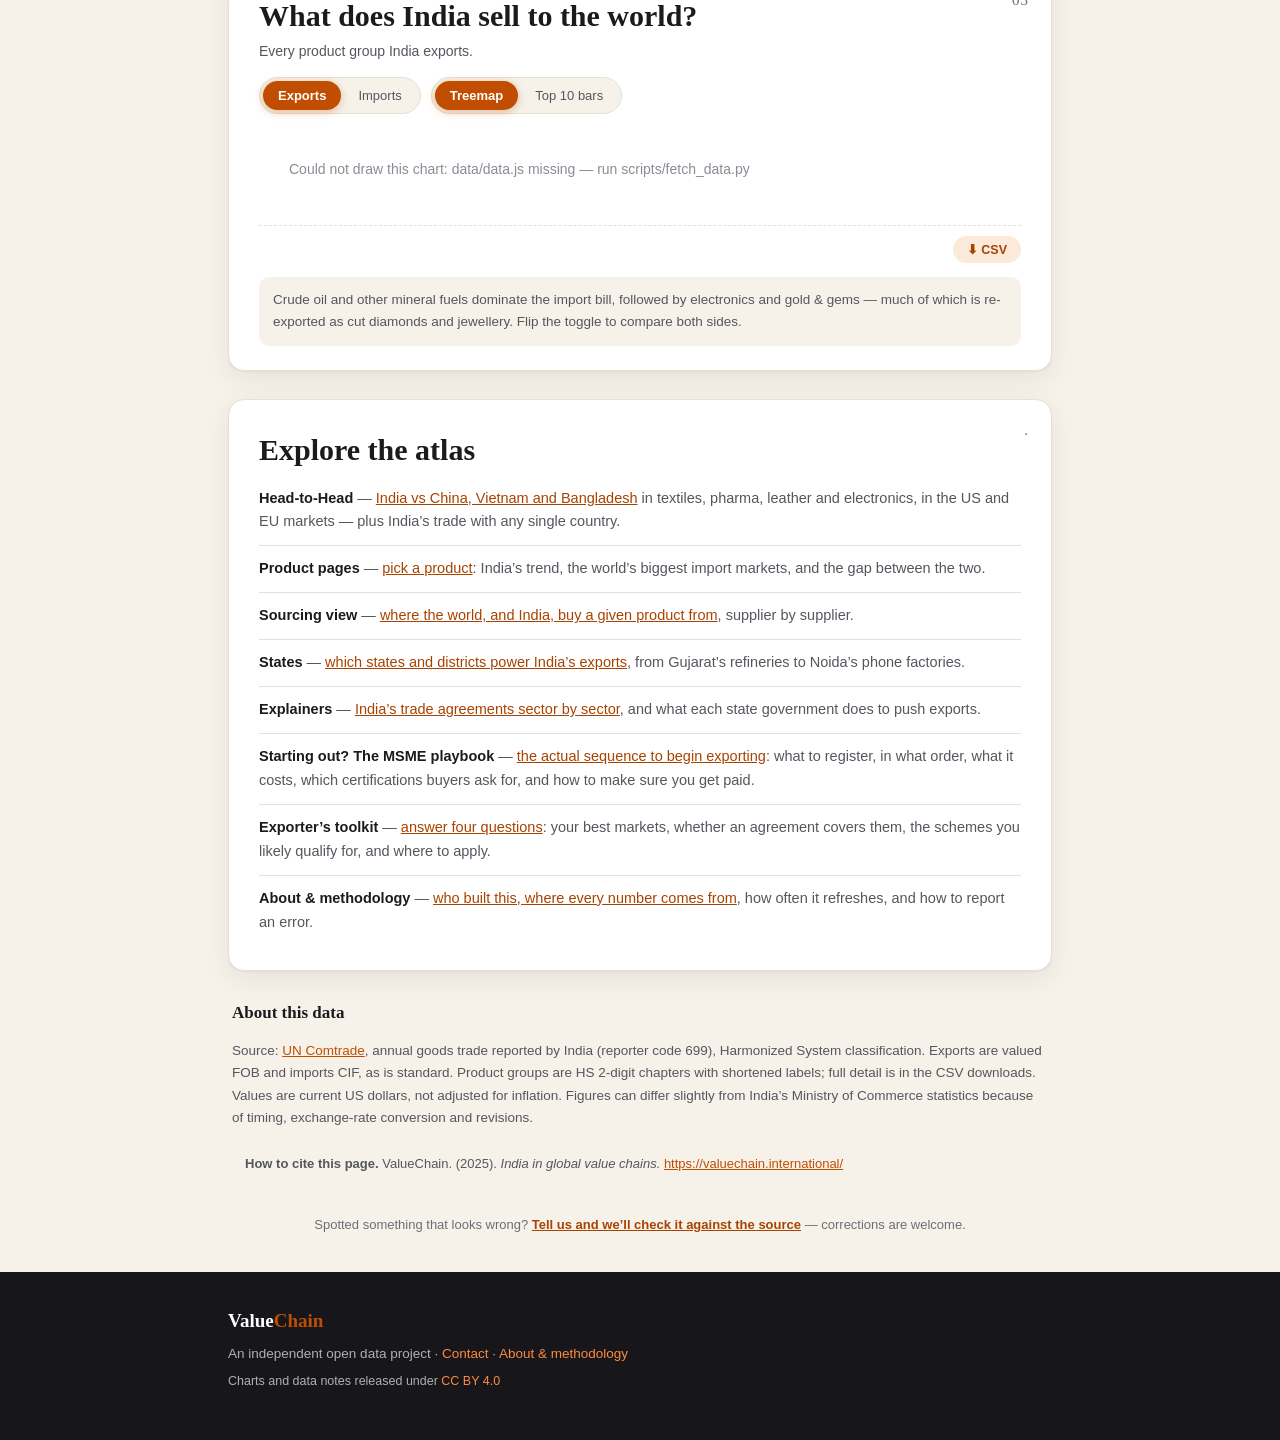
==== commit 83bdbc99: "Add files via upload" ====
--- a/index.html
+++ b/index.html
@@ -5,7 +5,7 @@
 <meta name="viewport" content="width=device-width, initial-scale=1">
 <title>ValueChain — India in Global Value Chains</title>
 <meta name="description" content="Where India sits in world trade: who buys from India, who India buys from, and how it is changing. Built on UN Comtrade data, free to download.">
-<link rel="stylesheet" href="css/style.css">
+<link rel="stylesheet" href="css/style.css?v=2">
 <link rel="icon" href="data:image/svg+xml,<svg xmlns='http://www.w3.org/2000/svg' viewBox='0 0 100 100'><rect width='100' height='100' rx='18' fill='%23b34700'/><text x='50' y='68' font-size='52' text-anchor='middle' fill='white' font-family='Georgia'>V</text></svg>">
 <!--VC:HEAD-->
 <link rel="canonical" href="https://valuechain.international/">
@@ -32,13 +32,13 @@
   <div class="wrap navrow">
     <a class="brand" href="#top">Value<span>Chain</span></a>
     <div class="navlinks">
-      <a href="#trend" style="background:var(--accent-soft);color:var(--accent)">Trend</a>
       <a href="head-to-head.html">Head-to-Head</a>
       <a href="products.html">Products</a>
       <a href="sourcing.html">Sourcing</a>
       <a href="services.html">Services</a>
       <a href="states.html">States</a>
       <a href="explainers.html">Explainers</a>
+      <a href="msme.html">MSME</a>
       <a href="toolkit.html">Toolkit</a>
       <a href="research.html">Research</a>
       <a href="about.html">About</a>
@@ -51,7 +51,7 @@
     <p class="kicker-light">An open data atlas · UN Comtrade</p>
     <h1>Where does India sit<br>in world trade?</h1>
     <!--VC:FRESH-->
-    <p class="freshness">Trade data: UN Comtrade, calendar year 2025 (series 2016–2025). State data: DGCIS / NIRYAT, Q2 FY2025-26 (July–September 2025) and FY 2024-25 (April 2024 – March 2025). Page built 26 July 2026.</p>
+    <p class="freshness">Trade data: UN Comtrade, calendar year 2025 (series 2016–2025). State data: DGCIS / NIRYAT, Q2 FY2025-26 (July–September 2025) and FY 2024-25 (April 2024 – March 2025). Page built 27 July 2026.</p>
     <!--/VC:FRESH--><p class="herosub">
       Who buys from India, who India buys from, and how it is changing —
       in three interactive charts. Flip, zoom, tap, download.
@@ -168,6 +168,7 @@
         <li><b>Sourcing view</b> — <a href="sourcing.html" style="color:var(--accent-text)">where the world, and India, buy a given product from</a>, supplier by supplier.</li>
         <li><b>States</b> — <a href="states.html" style="color:var(--accent-text)">which states and districts power India&rsquo;s exports</a>, from Gujarat&rsquo;s refineries to Noida&rsquo;s phone factories.</li>
         <li><b>Explainers</b> — <a href="explainers.html" style="color:var(--accent-text)">India&rsquo;s trade agreements sector by sector</a>, and what each state government does to push exports.</li>
+        <li><b>Starting out? The MSME playbook</b> — <a href="msme.html" style="color:var(--accent-text)">the actual sequence to begin exporting</a>: what to register, in what order, what it costs, which certifications buyers ask for, and how to make sure you get paid.</li>
         <li><b>Exporter&rsquo;s toolkit</b> — <a href="toolkit.html" style="color:var(--accent-text)">answer four questions</a>: your best markets, whether an agreement covers them, the schemes you likely qualify for, and where to apply.</li>
         <li><b>About &amp; methodology</b> — <a href="about.html" style="color:var(--accent-text)">who built this, where every number comes from</a>, how often it refreshes, and how to report an error.</li>
       </ul>
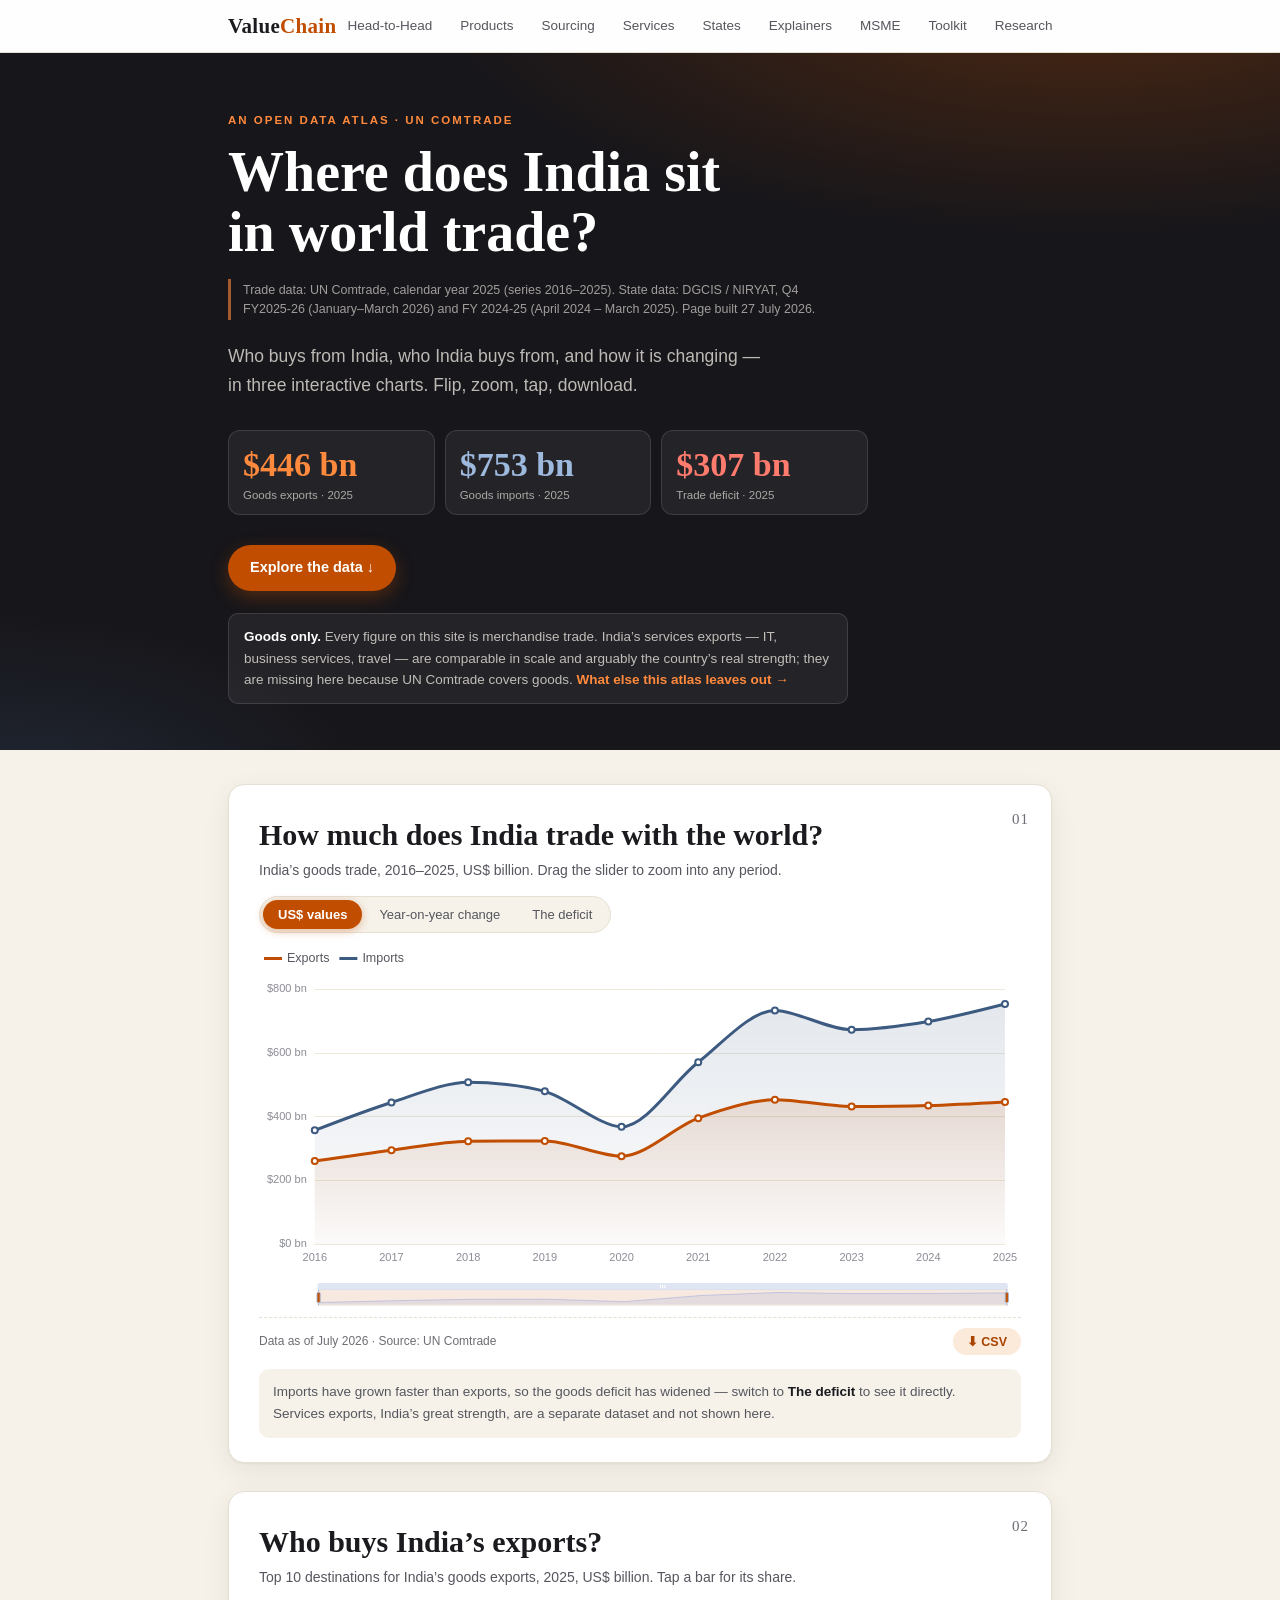
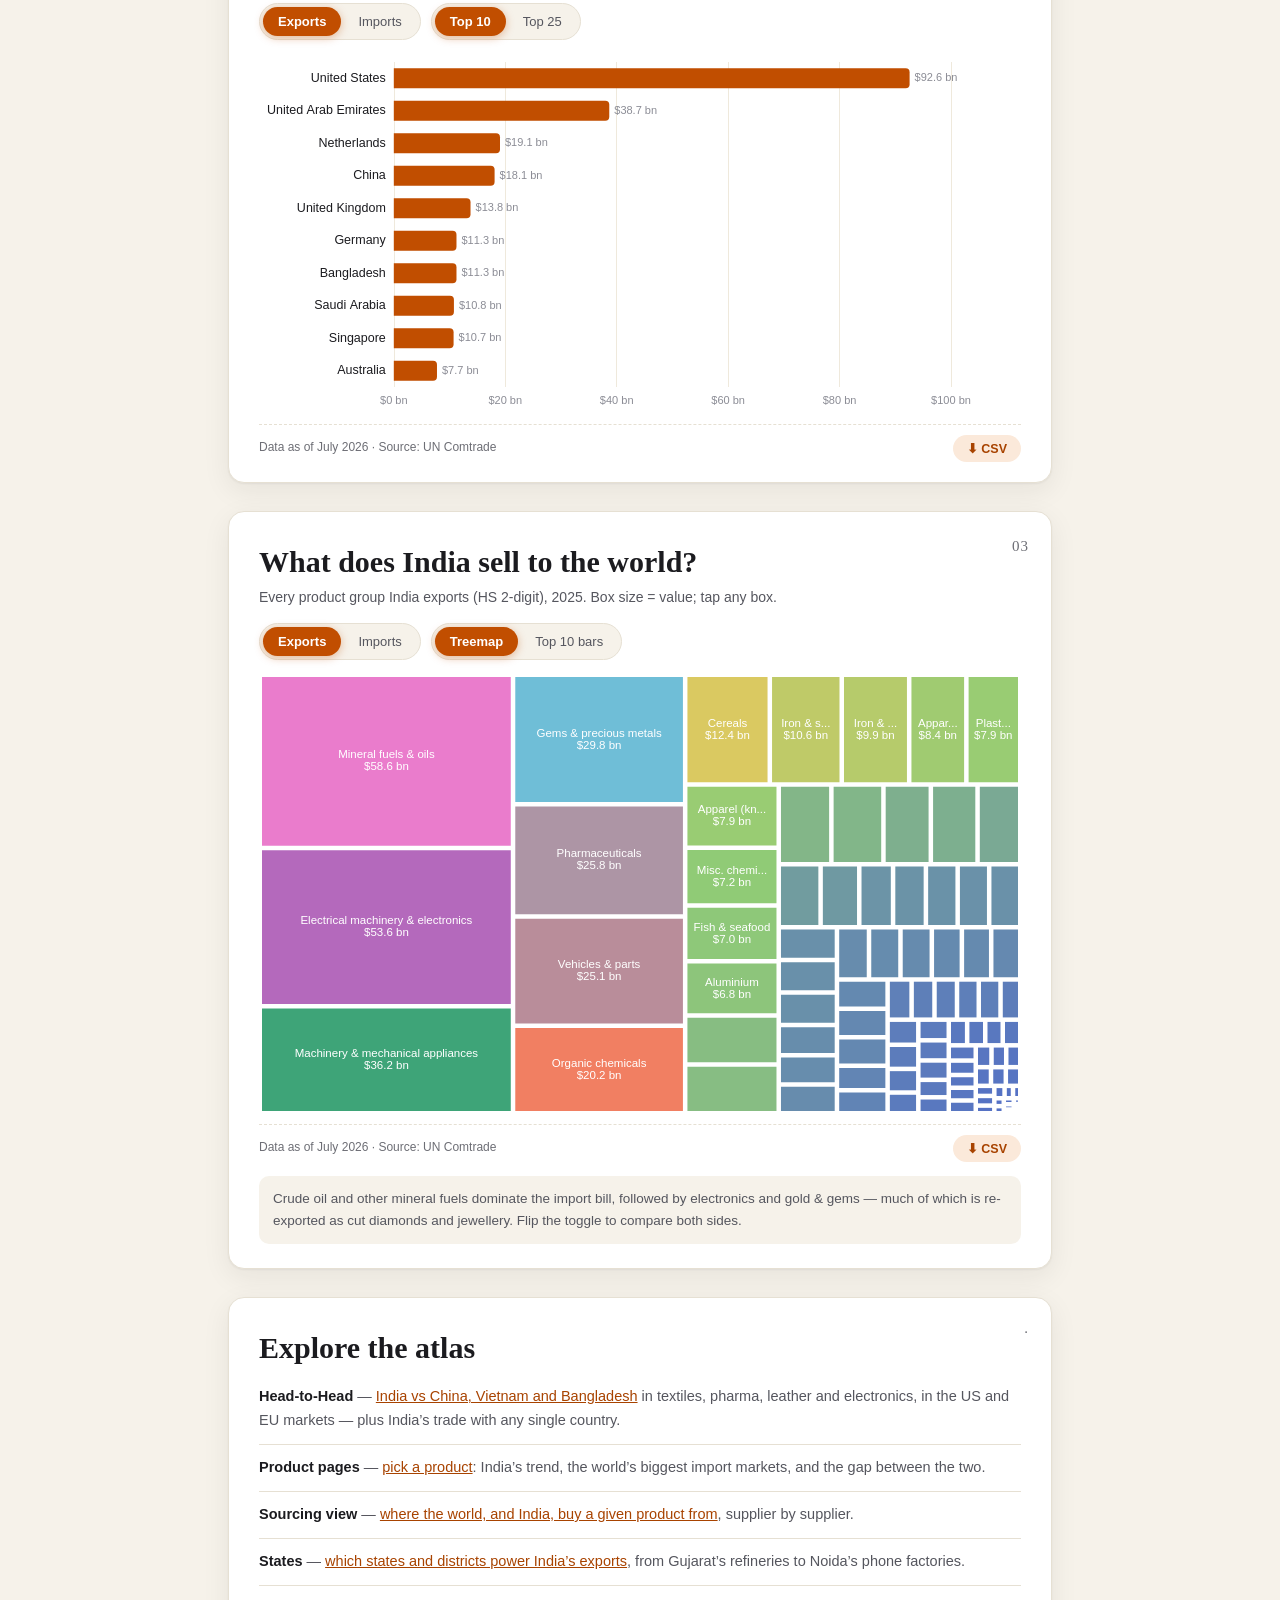
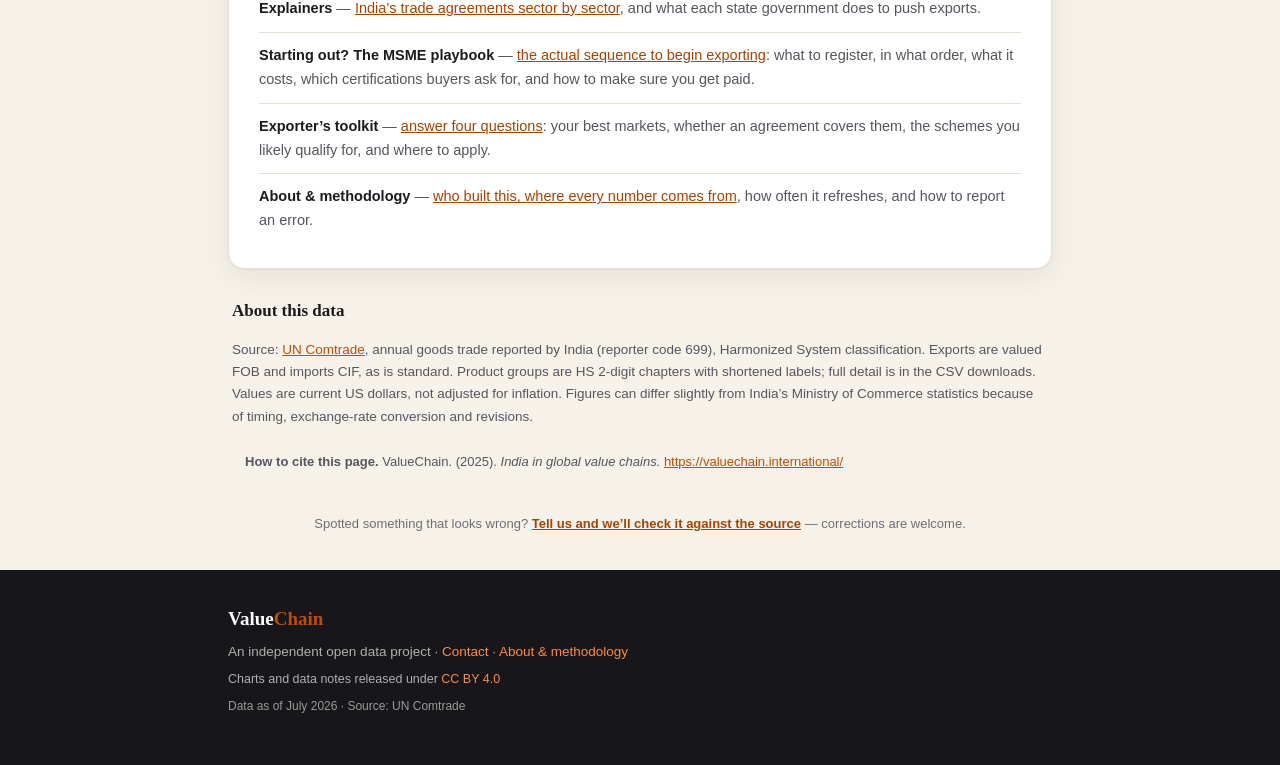
==== commit f5d1c459: "Add files via upload" ====
--- a/index.html
+++ b/index.html
@@ -51,7 +51,7 @@
     <p class="kicker-light">An open data atlas · UN Comtrade</p>
     <h1>Where does India sit<br>in world trade?</h1>
     <!--VC:FRESH-->
-    <p class="freshness">Trade data: UN Comtrade, calendar year 2025 (series 2016–2025). State data: DGCIS / NIRYAT, Q2 FY2025-26 (July–September 2025) and FY 2024-25 (April 2024 – March 2025). Page built 27 July 2026.</p>
+    <p class="freshness">Trade data: UN Comtrade, calendar year 2025 (series 2016–2025). State data: DGCIS / NIRYAT, Q4 FY2025-26 (January–March 2026) and FY 2024-25 (April 2024 – March 2025). Page built 27 July 2026.</p>
     <!--/VC:FRESH--><p class="herosub">
       Who buys from India, who India buys from, and how it is changing —
       in three interactive charts. Flip, zoom, tap, download.
